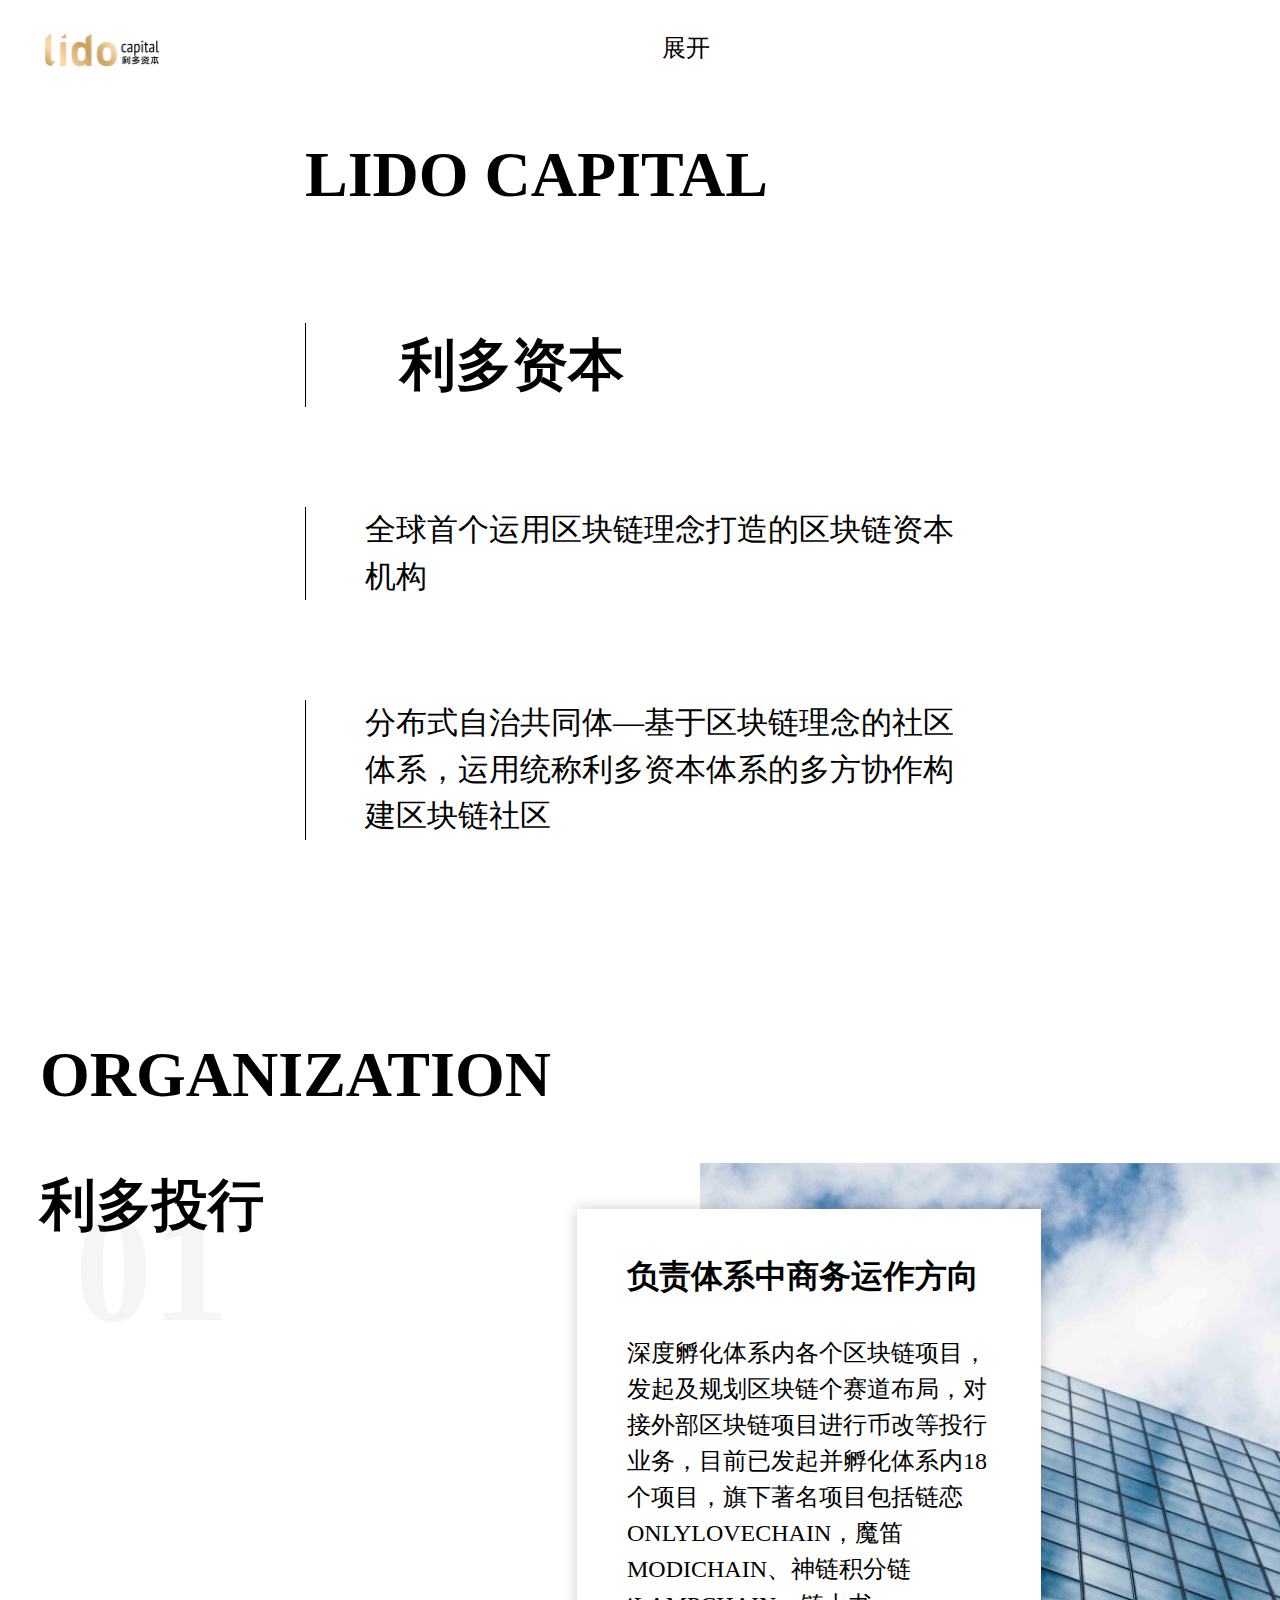
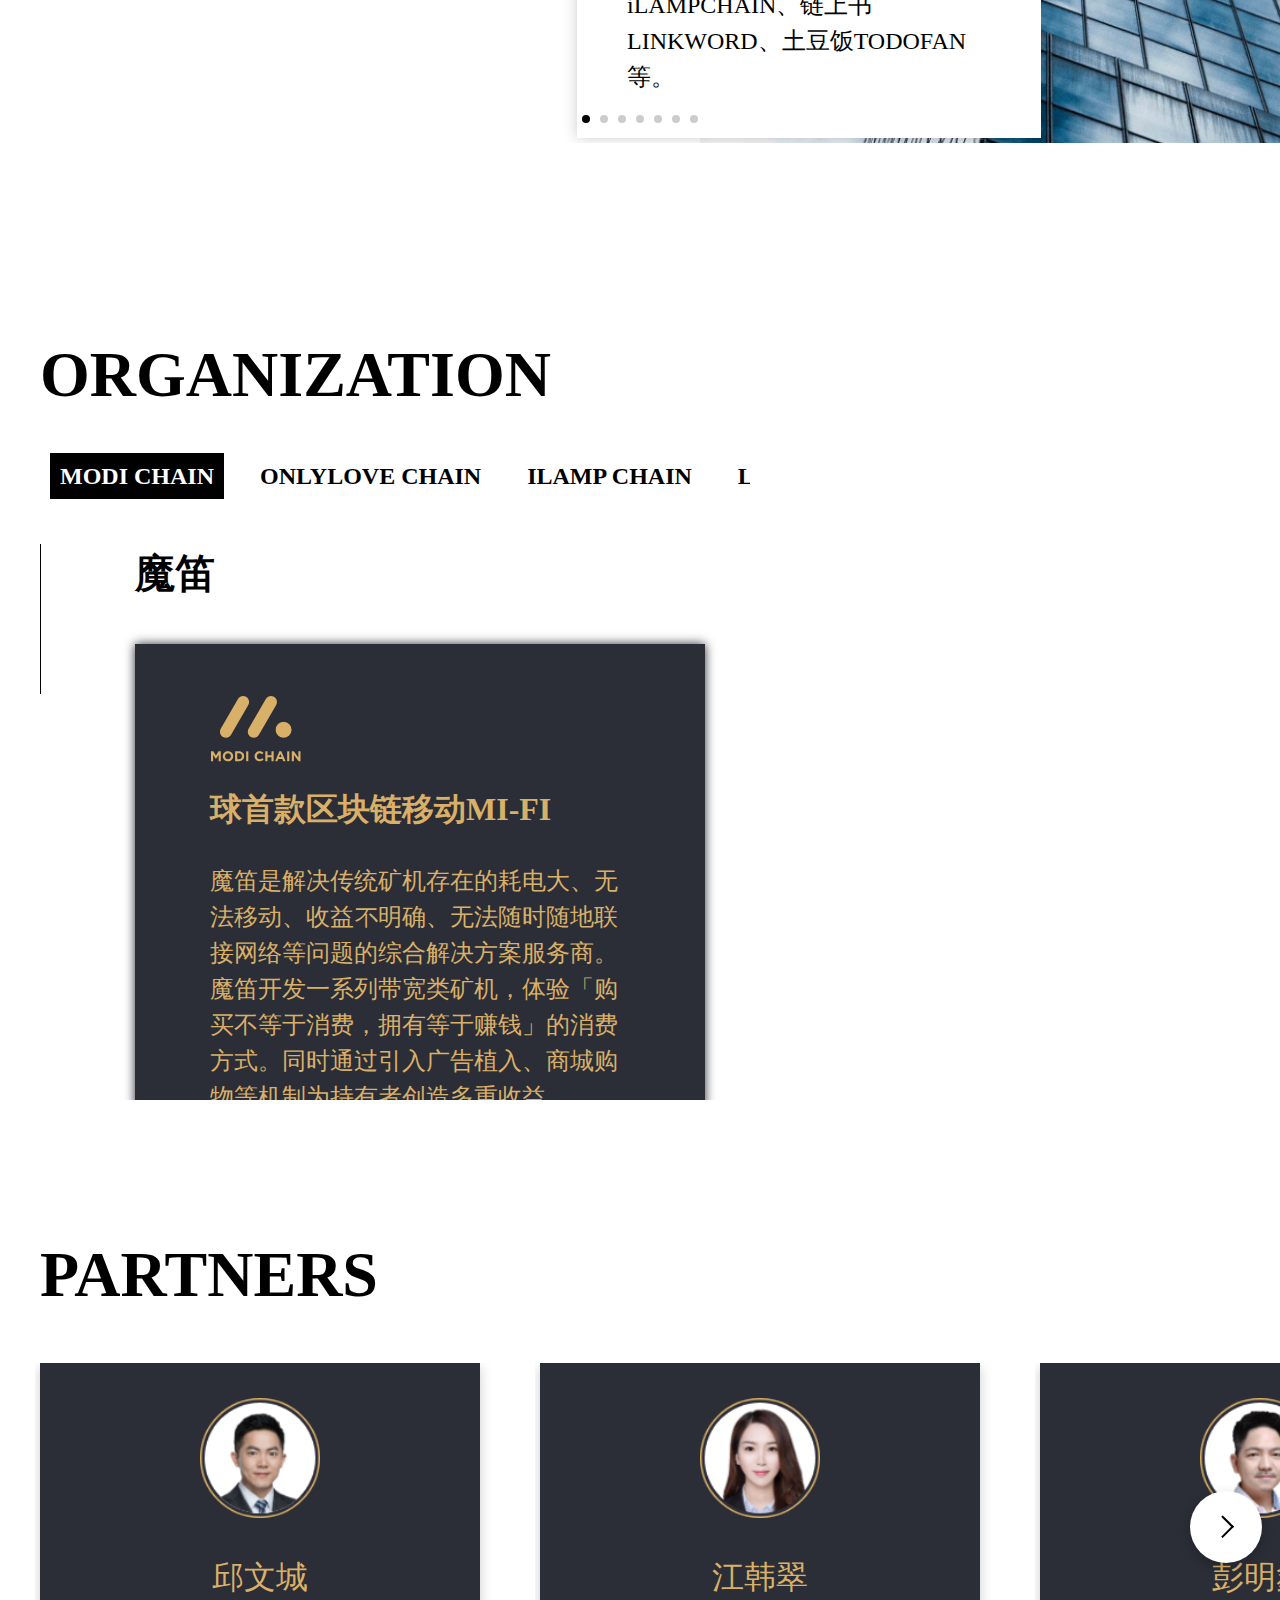
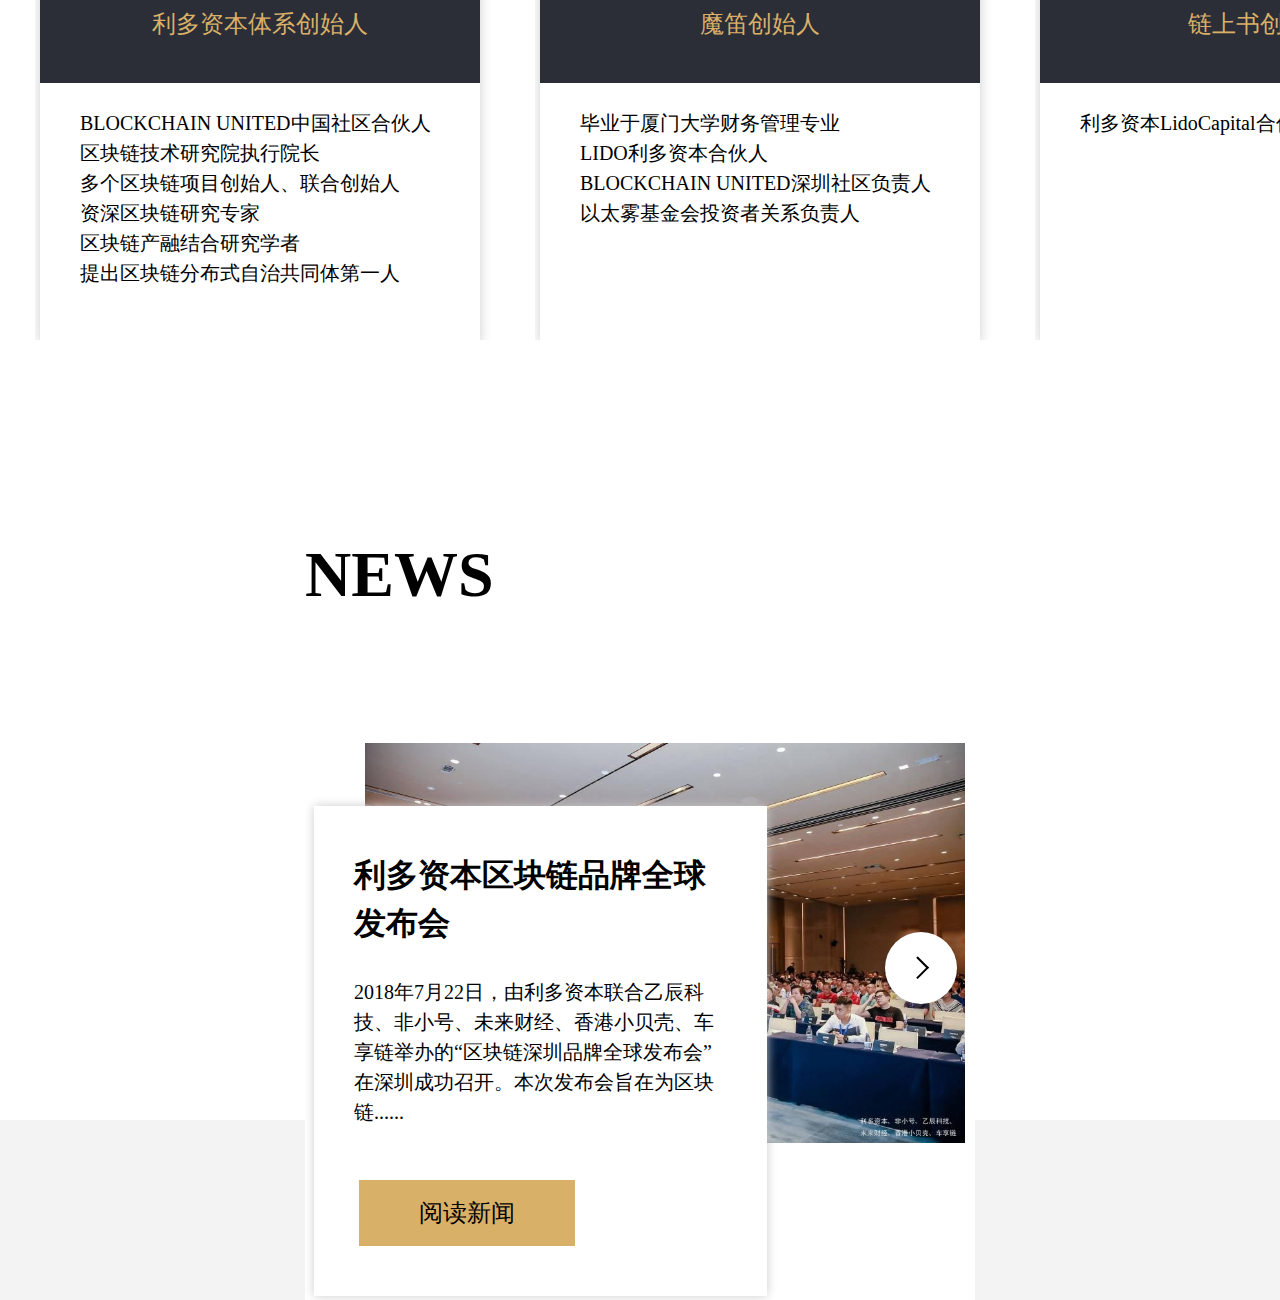
==== index.html @ 406a50d6 "first" ====
<!DOCTYPE html>
<html>

	<head>
		<meta charset="utf-8">
		<meta name="robots" content="all">
		<meta name="Copyright" content="">
		<meta name="author" content="Marke">
		<meta name="format-detection" content="telephone=no">
		<meta name="viewport" id="viewport" content="initial-scale=1, maximum-scale=1, minimum-scale=1, user-scalable=no">
		<meta name="apple-mobile-web-app-capable" content="yes">
		<meta name="apple-mobile-web-app-status-bar-style" content="black">
		<meta name="keywords" content="利多资本">
		<meta name="description" content="利多资本">
		<link rel="stylesheet" type="text/css" href="css/swiper3.4.2.css" />
		<title>利多资本</title>
		<!-- 创建-2018-08-12 -->
		<script>
			! function() {
				function a() {
					var dw = 750;
					var viewport = document.getElementById('viewport');
					viewport.setAttribute('content', 'width=' + dw + ', user-scalable=no')
				}
				var b = null;
				window.addEventListener('resize', function() {
					clearTimeout(b);
					b = setTimeout(a, 600)
				}, !1);
				a()
			}(window);

			function isPc() {
				var os = ['Android', 'iPhone', 'Windows Phone', 'iPod', 'BlackBerry', 'MeeGo', 'SymbianOS'];
				var info = navigator.userAgent;
				var len = os.length;
				for(var i = 0; i < len; i++) {
					if(info.indexOf(os[i]) > 0) {
						return false;
					}
				}
				return true;
			}

			//			if (isPc()) {
			//				location.href = '';//此处填写pc端绝对地址
			//			}
		</script>
		<link rel="stylesheet" href="css/comm.css" charset="utf-8">
	</head>

	<body>
		<div class="g-wrap">
			<div class="nav">
				<img src="ossweb-img/lido_logo.png" class="logo"/>
				<div class="btn-wrap">
					<a href="javascript:" class="nav-open">展开</a>
					<a href="javascript:" class="nav-close">X</a>
				</div>
			</div>
			<ul class="nav-list">
					<li class="on">
						<a href="javascript:">首页</a>
					</li>
					<li>
						<a href="javascript:">组织架构</a>
					</li>
					<li>
						<a href="javascript:">项目</a>
					</li>
					<li>
						<a href="javascript:">合伙人</a>
					</li>
					<li>
						<a href="javascript:">新闻</a>
					</li>
				</ul>
				

			<div class="g-swiper-container" id="Jswiper">
				<div class="swiper-wrapper">
					<div class="swiper-slide">
						<div class="page1 m-container">
							<p class="title">LIDO CAPITAL</p>
							<ul class="page1-list">
								<li>利多资本</li>
								<li>全球首个运用区块链理念打造的区块链资本机构</li>
								<li>分布式自治共同体—基于区块链理念的社区体系，运用统称利多资本体系的多方协作构建区块链社区</li>
							</ul>
							<a href="details.html" class="btn-about">关于利多资本</a>
						</div>
					</div>
					<div class="swiper-slide">
						<div class="page2 ">
							<p class="title">ORGANIZATION</p>
							<div class="organization-swiper swiper-container">
								<div class="swiper-wrapper">
									<div class="swiper-slide">
										<h3 class="name1">利多投行</h3>
										<div class="organization-info">
											<img src="ossweb-img/img_organization_investment.png" />
											<div class="text-info">
												<h4>负责体系中商务运作方向</h4>

												<p>深度孵化体系内各个区块链项目，发起及规划区块链个赛道布局，对接外部区块链项目进行币改等投行业务，目前已发起并孵化体系内18个项目，旗下著名项目包括链恋ONLYLOVECHAIN，魔笛MODICHAIN、神链积分链iLAMPCHAIN、链上书LINKWORD、土豆饭TODOFAN等。</p>
											</div>
										</div>
									</div>
									<div class="swiper-slide">
										<h3 class="name2">利多基金</h3>
										<div class="organization-info">
											<img src="ossweb-img/img_organization_fund.png" />
											<div class="text-info">
												<h4>负责体系中市值维护及投资方向</h4>
												<p>为体系内孵化项目进行宣导及TOKEN融资，对外部进行尽调及投资行为。同时服务于体系内外等优质项目的量化技术维护等。</p>
											</div>
										</div>
									</div>
									<div class="swiper-slide">
										<h3 class="name3">利多技术</h3>
										<div class="organization-info">
											<img src="ossweb-img/img_organization_tech.png" />
											<div class="text-info">
												<h4>负责体系中技术研发方向</h4>
												<p>为体系内多个项目进行技术支撑，深度进行公有链、跨链、侧链、联盟等技术研发，为区块链项目及币改项目提供合理、高效的BlockChain解决方案。</p>
											</div>
										</div>
									</div>
									<div class="swiper-slide">
										<h3 class="name4">利多运营</h3>
										<div class="organization-info">
											<img src="ossweb-img/img_organization_operation.png" />
											<div class="text-info">
												<h4>负责体系中项目推广、宣发及募资</h4>
												<p>为体系内多个项目进行技术支撑，深度进行公有链、跨链、侧链、联盟等技术研发，为区块链项目及币改项目提供合理、高效的BlockChain解决方案。</p>
											</div>
										</div>
									</div>
									<div class="swiper-slide">
										<h3 class="name5">利多交易</h3>
										<div class="organization-info">
											<img src="ossweb-img/img_organization_transaction.png" />
											<div class="text-info">
												<h4>负责体系相关的海外相关交易平台对接及建设</h4>
												<p>服务及对接海外交易平台，为体系内TOKEN流通提供建设、扩展、维护及运营，目前对接有澳洲三大交易平台、南非及新加坡、日本、韩国数个交易平台。</p>
											</div>
										</div>
									</div>
									<div class="swiper-slide">
										<h3 class="name6">利多传媒</h3>
										<div class="organization-info">
											<img src="ossweb-img/img_organization_medium.png" />
											<div class="text-info">
												<h4>负责体系内项目、活动等媒体相关宣发</h4>
												<p>为利多资本体系中数十个区块链项目发声，进行线上线下全渠道媒体、活动、宣传对接及发布。外联数十家主流媒体机构、数百家海内外区块链传媒机构进行联动。</p>
											</div>
										</div>
									</div>
									<div class="swiper-slide">
										<h3 class="name7">利多教育</h3>
										<div class="organization-info">
											<img src="ossweb-img/img_organization_education.png" />
											<div class="text-info">
												<h4>负责区块链相关培训教育</h4>
												<p>与BlockChain United区块链国际联合社区深度战略合作，为中国区输入海外技术教程及国际化投资理念。 具体事务：为四类群体进行完善的区块链课程设计、整理及制作，针对1、区块链爱好者；2、区块链从业者；3；区块链技术人才；4、拥抱区块链的传统企业家等群体进行多维度的线上、线下集中式现场及跨国教学等教学。
												</p>
											</div>
										</div>
									</div>
								</div>
								<div class="swiper-pagination"></div>
							</div>
						</div>
					</div>
					<div class="swiper-slide">
						<div class="page3">
							<p class="title">ORGANIZATION</p>
							<ul class="projects-list">
								<li>
									<a href="javascript:" class="on">MODI CHAIN</a>
								</li>
								<li>
									<a href="javascript:">ONLYLOVE CHAIN</a>
								</li>
								<li>
									<a href="javascript:">ILAMP CHAIN</a>
								</li>
								<li>
									<a href="javascript:">LINKWORD</a>
								</li>
								<li>
									<a href="javascript:">CHAIN CHOI</a>
								</li>
								<li>
									<a href="javascript:">IAPP STORE</a>
								</li>
								<li>
									<a href="javascript:">TECX</a>
								</li>
								<li>
									<a href="javascript:">TODOFAN</a>
								</li>
								<li>
									<a href="javascript:">CHAIN LEAGUE</a>
								</li>
							</ul>
							<div class="project-name">
								魔笛
							</div>
							<div class="project-info-wrap">
								<img src="ossweb-img/logo_modi.png" class="pro-img" />
								<p class="p-pro-title">球首款区块链移动MI-FI</p>
								<p class="p-pro-content">魔笛是解决传统矿机存在的耗电大、无法移动、收益不明确、无法随时随地联接网络等问题的综合解决方案服务商。魔笛开发一系列带宽类矿机，体验「购买不等于消费，拥有等于赚钱」的消费方式。同时通过引入广告植入、商城购物等机制为持有者创造多重收益。</p>
								<a href="javascript:" class="btn-move">了解更多</a>
							</div>
						</div>
					</div>
					<div class="swiper-slide">
						<div class="page4">
							<p class="title">PARTNERS</p>
							<a href="javascript:" class="arrow_right p-btn-r"></a>
							<div class="partners-swiper swiper-container">

								<div class="swiper-wrapper">
									<div class="swiper-slide">
										<div class="partners-info-wrap">
											<div class="piw-top">
												<img src="ossweb-img/member_qiu.png" />
												<p class="name">邱文城</p>
												<p>利多资本体系创始人</p>
											</div>
											<div class="piw-bottom">
												<p>BLOCKCHAIN UNITED中国社区合伙人 </p>
												<p>区块链技术研究院执行院长 </p>
												<p>多个区块链项目创始人、联合创始人</p>
												<p>资深区块链研究专家 </p>
												<p>区块链产融结合研究学者 </p>
												<p>提出区块链分布式自治共同体第一人</p>
											</div>
										</div>
									</div>
									<div class="swiper-slide">
										<div class="partners-info-wrap">
											<div class="piw-top">
												<img src="ossweb-img/member_jiang.png" />
												<p class="name">江韩翠</p>
												<p>魔笛创始人</p>
											</div>
											<div class="piw-bottom">
												<p>毕业于厦门大学财务管理专业 </p>
												<p>LIDO利多资本合伙人 </p>
												<p>BLOCKCHAIN UNITED深圳社区负责人 </p>
												<p>以太雾基金会投资者关系负责人 </p>
											</div>
										</div>
									</div>
									<div class="swiper-slide">
										<div class="partners-info-wrap">
											<div class="piw-top">
												<img src="ossweb-img/member_peng.png" />
												<p class="name">彭明鑫</p>
												<p>链上书创始人</p>
											</div>
											<div class="piw-bottom">
												<p>利多资本LidoCapital合伙人 </p>

											</div>
										</div>
									</div>
									<div class="swiper-slide">
										<div class="partners-info-wrap">
											<div class="piw-top">
												<img src="ossweb-img/member_qiu.png" />
												<p class="name">韩潇雪</p>
												<p>链恋OLC创始人</p>
											</div>
											<div class="piw-bottom">
												<p>利多资本LidoCapital合伙人 </p>
												<p>兰堂千度文化创始人 </p>
												<p>中国青年大提琴演奏家</p>
												<p>千度交响乐团团长 </p>
											</div>
										</div>
									</div>
									<div class="swiper-slide">
										<div class="partners-info-wrap">
											<div class="piw-top">
												<img src="ossweb-img/member_zeng.png" />
												<p class="name">曾伟斌</p>
												<p>神链创始人</p>
											</div>
											<div class="piw-bottom">
												<p>区块链资深工程师 </p>
												<p>曾在大型国企担任高级工程师 </p>
												<p>从事多年移动互联网应用及区块链开发</p>
												<p>我的神灯联合创始人兼CTO </p>
												<p>(我的神灯 、漂流局、链报等) </p>
												<p>利多资本LidoCapital高级技术合伙人</p>
											</div>
										</div>
									</div>
								</div>
							</div>

						</div>
					</div>
					<div class="swiper-slide">
						<div class="page5 m-container">
							<p class="title">NEWS</p>
							<a href="javascript:" class="arrow_right n-btn-r"></a>
							<div class="news-swiper swiper-container">


								<div class="swiper-wrapper">
									<div class="swiper-slide">
										<img src="ossweb-img/img_1.png" />
										<div class="news-info">
											<h3>利多资本区块链品牌全球发布会</h3>
											<p>2018年7月22日，由利多资本联合乙辰科技、非小号、未来财经、香港小贝壳、车享链举办的“区块链深圳品牌全球发布会”在深圳成功召开。本次发布会旨在为区块链......</p>
											<a href="news_details.html" class="btn-read">阅读新闻</a>
										</div>
									</div>
									<div class="swiper-slide ">
										<img src="ossweb-img/img_2.png" />
										<div class="news-info">
											<h3>利多资本区块链品牌全球发布会</h3>
											<p>2018年7月22日，由利多资本联合乙辰科技、非小号、未来财经、香港小贝壳、车享链举办的“区块链深圳品牌全球发布会”在深圳成功召开。本次发布会旨在为区块链......</p>
											<a href="news_details.html" class="btn-read">阅读新闻</a>
										</div>
									</div>
								</div>
							</div>
						</div>
						<div class="footer">
							<p>如需合作，请联系我们: lidocapitalsg@gmail.com</p>
							<p>Copyright © Lido Capital. All Rights Reserved.</p>
						</div>
					</div>
				</div>
			</div>
		</div>
		<script src="js/zepto.js"></script>
		<script src="js/swiper3.4.2.js"></script>
		<script src="js/comm.js"></script>
	</body>
</html>
---- css/swiper3.4.2.css ----
/**
 * Swiper 3.4.2
 * Most modern mobile touch slider and framework with hardware accelerated transitions
 * 
 * http://www.idangero.us/swiper/
 * 
 * Copyright 2017, Vladimir Kharlampidi
 * The iDangero.us
 * http://www.idangero.us/
 * 
 * Licensed under MIT
 * 
 * Released on: March 10, 2017
 */
.swiper-container{margin-left:auto;margin-right:auto;position:relative;overflow:hidden;z-index:1}.swiper-container-no-flexbox .swiper-slide{float:left}.swiper-container-vertical>.swiper-wrapper{-webkit-box-orient:vertical;-moz-box-orient:vertical;-ms-flex-direction:column;-webkit-flex-direction:column;flex-direction:column}.swiper-wrapper{position:relative;width:100%;height:100%;z-index:1;display:-webkit-box;display:-moz-box;display:-ms-flexbox;display:-webkit-flex;display:flex;-webkit-transition-property:-webkit-transform;-moz-transition-property:-moz-transform;-o-transition-property:-o-transform;-ms-transition-property:-ms-transform;transition-property:transform;-webkit-box-sizing:content-box;-moz-box-sizing:content-box;box-sizing:content-box}.swiper-container-android .swiper-slide,.swiper-wrapper{-webkit-transform:translate3d(0,0,0);-moz-transform:translate3d(0,0,0);-o-transform:translate(0,0);-ms-transform:translate3d(0,0,0);transform:translate3d(0,0,0)}.swiper-container-multirow>.swiper-wrapper{-webkit-box-lines:multiple;-moz-box-lines:multiple;-ms-flex-wrap:wrap;-webkit-flex-wrap:wrap;flex-wrap:wrap}.swiper-container-free-mode>.swiper-wrapper{-webkit-transition-timing-function:ease-out;-moz-transition-timing-function:ease-out;-ms-transition-timing-function:ease-out;-o-transition-timing-function:ease-out;transition-timing-function:ease-out;margin:0 auto}.swiper-slide{-webkit-flex-shrink:0;-ms-flex:0 0 auto;flex-shrink:0;width:100%;height:100%;position:relative}.swiper-container-autoheight,.swiper-container-autoheight .swiper-slide{height:auto}.swiper-container-autoheight .swiper-wrapper{-webkit-box-align:start;-ms-flex-align:start;-webkit-align-items:flex-start;align-items:flex-start;-webkit-transition-property:-webkit-transform,height;-moz-transition-property:-moz-transform;-o-transition-property:-o-transform;-ms-transition-property:-ms-transform;transition-property:transform,height}.swiper-container .swiper-notification{position:absolute;left:0;top:0;pointer-events:none;opacity:0;z-index:-1000}.swiper-wp8-horizontal{-ms-touch-action:pan-y;touch-action:pan-y}.swiper-wp8-vertical{-ms-touch-action:pan-x;touch-action:pan-x}.swiper-button-next,.swiper-button-prev{position:absolute;top:50%;width:27px;height:44px;margin-top:-22px;z-index:10;cursor:pointer;-moz-background-size:27px 44px;-webkit-background-size:27px 44px;background-size:27px 44px;background-position:center;background-repeat:no-repeat}.swiper-button-next.swiper-button-disabled,.swiper-button-prev.swiper-button-disabled{opacity:.35;cursor:auto;pointer-events:none}.swiper-button-prev,.swiper-container-rtl .swiper-button-next{background-image:url("data:image/svg+xml;charset=utf-8,%3Csvg%20xmlns%3D'http%3A%2F%2Fwww.w3.org%2F2000%2Fsvg'%20viewBox%3D'0%200%2027%2044'%3E%3Cpath%20d%3D'M0%2C22L22%2C0l2.1%2C2.1L4.2%2C22l19.9%2C19.9L22%2C44L0%2C22L0%2C22L0%2C22z'%20fill%3D'%23007aff'%2F%3E%3C%2Fsvg%3E");left:10px;right:auto}.swiper-button-prev.swiper-button-black,.swiper-container-rtl .swiper-button-next.swiper-button-black{background-image:url("data:image/svg+xml;charset=utf-8,%3Csvg%20xmlns%3D'http%3A%2F%2Fwww.w3.org%2F2000%2Fsvg'%20viewBox%3D'0%200%2027%2044'%3E%3Cpath%20d%3D'M0%2C22L22%2C0l2.1%2C2.1L4.2%2C22l19.9%2C19.9L22%2C44L0%2C22L0%2C22L0%2C22z'%20fill%3D'%23000000'%2F%3E%3C%2Fsvg%3E")}.swiper-button-prev.swiper-button-white,.swiper-container-rtl .swiper-button-next.swiper-button-white{background-image:url("data:image/svg+xml;charset=utf-8,%3Csvg%20xmlns%3D'http%3A%2F%2Fwww.w3.org%2F2000%2Fsvg'%20viewBox%3D'0%200%2027%2044'%3E%3Cpath%20d%3D'M0%2C22L22%2C0l2.1%2C2.1L4.2%2C22l19.9%2C19.9L22%2C44L0%2C22L0%2C22L0%2C22z'%20fill%3D'%23ffffff'%2F%3E%3C%2Fsvg%3E")}.swiper-button-next,.swiper-container-rtl .swiper-button-prev{background-image:url("data:image/svg+xml;charset=utf-8,%3Csvg%20xmlns%3D'http%3A%2F%2Fwww.w3.org%2F2000%2Fsvg'%20viewBox%3D'0%200%2027%2044'%3E%3Cpath%20d%3D'M27%2C22L27%2C22L5%2C44l-2.1-2.1L22.8%2C22L2.9%2C2.1L5%2C0L27%2C22L27%2C22z'%20fill%3D'%23007aff'%2F%3E%3C%2Fsvg%3E");right:10px;left:auto}.swiper-button-next.swiper-button-black,.swiper-container-rtl .swiper-button-prev.swiper-button-black{background-image:url("data:image/svg+xml;charset=utf-8,%3Csvg%20xmlns%3D'http%3A%2F%2Fwww.w3.org%2F2000%2Fsvg'%20viewBox%3D'0%200%2027%2044'%3E%3Cpath%20d%3D'M27%2C22L27%2C22L5%2C44l-2.1-2.1L22.8%2C22L2.9%2C2.1L5%2C0L27%2C22L27%2C22z'%20fill%3D'%23000000'%2F%3E%3C%2Fsvg%3E")}.swiper-button-next.swiper-button-white,.swiper-container-rtl .swiper-button-prev.swiper-button-white{background-image:url("data:image/svg+xml;charset=utf-8,%3Csvg%20xmlns%3D'http%3A%2F%2Fwww.w3.org%2F2000%2Fsvg'%20viewBox%3D'0%200%2027%2044'%3E%3Cpath%20d%3D'M27%2C22L27%2C22L5%2C44l-2.1-2.1L22.8%2C22L2.9%2C2.1L5%2C0L27%2C22L27%2C22z'%20fill%3D'%23ffffff'%2F%3E%3C%2Fsvg%3E")}.swiper-pagination{position:absolute;text-align:center;-webkit-transition:.3s;-moz-transition:.3s;-o-transition:.3s;transition:.3s;-webkit-transform:translate3d(0,0,0);-ms-transform:translate3d(0,0,0);-o-transform:translate3d(0,0,0);transform:translate3d(0,0,0);z-index:10}.swiper-pagination.swiper-pagination-hidden{opacity:0}.swiper-container-horizontal>.swiper-pagination-bullets,.swiper-pagination-custom,.swiper-pagination-fraction{bottom:10px;left:0;width:100%}.swiper-pagination-bullet{width:8px;height:8px;display:inline-block;border-radius:100%;background:#000;opacity:.2}button.swiper-pagination-bullet{border:none;margin:0;padding:0;box-shadow:none;-moz-appearance:none;-ms-appearance:none;-webkit-appearance:none;appearance:none}.swiper-pagination-clickable .swiper-pagination-bullet{cursor:pointer}.swiper-pagination-white .swiper-pagination-bullet{background:#fff}.swiper-pagination-bullet-active{opacity:1;background:#007aff}.swiper-pagination-white .swiper-pagination-bullet-active{background:#fff}.swiper-pagination-black .swiper-pagination-bullet-active{background:#000}.swiper-container-vertical>.swiper-pagination-bullets{right:10px;top:50%;-webkit-transform:translate3d(0,-50%,0);-moz-transform:translate3d(0,-50%,0);-o-transform:translate(0,-50%);-ms-transform:translate3d(0,-50%,0);transform:translate3d(0,-50%,0)}.swiper-container-vertical>.swiper-pagination-bullets .swiper-pagination-bullet{margin:5px 0;display:block}.swiper-container-horizontal>.swiper-pagination-bullets .swiper-pagination-bullet{margin:0 5px}.swiper-pagination-progress{background:rgba(0,0,0,.25);position:absolute}.swiper-pagination-progress .swiper-pagination-progressbar{background:#007aff;position:absolute;left:0;top:0;width:100%;height:100%;-webkit-transform:scale(0);-ms-transform:scale(0);-o-transform:scale(0);transform:scale(0);-webkit-transform-origin:left top;-moz-transform-origin:left top;-ms-transform-origin:left top;-o-transform-origin:left top;transform-origin:left top}.swiper-container-rtl .swiper-pagination-progress .swiper-pagination-progressbar{-webkit-transform-origin:right top;-moz-transform-origin:right top;-ms-transform-origin:right top;-o-transform-origin:right top;transform-origin:right top}.swiper-container-horizontal>.swiper-pagination-progress{width:100%;height:4px;left:0;top:0}.swiper-container-vertical>.swiper-pagination-progress{width:4px;height:100%;left:0;top:0}.swiper-pagination-progress.swiper-pagination-white{background:rgba(255,255,255,.5)}.swiper-pagination-progress.swiper-pagination-white .swiper-pagination-progressbar{background:#fff}.swiper-pagination-progress.swiper-pagination-black .swiper-pagination-progressbar{background:#000}.swiper-container-3d{-webkit-perspective:1200px;-moz-perspective:1200px;-o-perspective:1200px;perspective:1200px}.swiper-container-3d .swiper-cube-shadow,.swiper-container-3d .swiper-slide,.swiper-container-3d .swiper-slide-shadow-bottom,.swiper-container-3d .swiper-slide-shadow-left,.swiper-container-3d .swiper-slide-shadow-right,.swiper-container-3d .swiper-slide-shadow-top,.swiper-container-3d .swiper-wrapper{-webkit-transform-style:preserve-3d;-moz-transform-style:preserve-3d;-ms-transform-style:preserve-3d;transform-style:preserve-3d}.swiper-container-3d .swiper-slide-shadow-bottom,.swiper-container-3d .swiper-slide-shadow-left,.swiper-container-3d .swiper-slide-shadow-right,.swiper-container-3d .swiper-slide-shadow-top{position:absolute;left:0;top:0;width:100%;height:100%;pointer-events:none;z-index:10}.swiper-container-3d .swiper-slide-shadow-left{background-image:-webkit-gradient(linear,left top,right top,from(rgba(0,0,0,.5)),to(rgba(0,0,0,0)));background-image:-webkit-linear-gradient(right,rgba(0,0,0,.5),rgba(0,0,0,0));background-image:-moz-linear-gradient(right,rgba(0,0,0,.5),rgba(0,0,0,0));background-image:-o-linear-gradient(right,rgba(0,0,0,.5),rgba(0,0,0,0));background-image:linear-gradient(to left,rgba(0,0,0,.5),rgba(0,0,0,0))}.swiper-container-3d .swiper-slide-shadow-right{background-image:-webkit-gradient(linear,right top,left top,from(rgba(0,0,0,.5)),to(rgba(0,0,0,0)));background-image:-webkit-linear-gradient(left,rgba(0,0,0,.5),rgba(0,0,0,0));background-image:-moz-linear-gradient(left,rgba(0,0,0,.5),rgba(0,0,0,0));background-image:-o-linear-gradient(left,rgba(0,0,0,.5),rgba(0,0,0,0));background-image:linear-gradient(to right,rgba(0,0,0,.5),rgba(0,0,0,0))}.swiper-container-3d .swiper-slide-shadow-top{background-image:-webkit-gradient(linear,left top,left bottom,from(rgba(0,0,0,.5)),to(rgba(0,0,0,0)));background-image:-webkit-linear-gradient(bottom,rgba(0,0,0,.5),rgba(0,0,0,0));background-image:-moz-linear-gradient(bottom,rgba(0,0,0,.5),rgba(0,0,0,0));background-image:-o-linear-gradient(bottom,rgba(0,0,0,.5),rgba(0,0,0,0));background-image:linear-gradient(to top,rgba(0,0,0,.5),rgba(0,0,0,0))}.swiper-container-3d .swiper-slide-shadow-bottom{background-image:-webkit-gradient(linear,left bottom,left top,from(rgba(0,0,0,.5)),to(rgba(0,0,0,0)));background-image:-webkit-linear-gradient(top,rgba(0,0,0,.5),rgba(0,0,0,0));background-image:-moz-linear-gradient(top,rgba(0,0,0,.5),rgba(0,0,0,0));background-image:-o-linear-gradient(top,rgba(0,0,0,.5),rgba(0,0,0,0));background-image:linear-gradient(to bottom,rgba(0,0,0,.5),rgba(0,0,0,0))}.swiper-container-coverflow .swiper-wrapper,.swiper-container-flip .swiper-wrapper{-ms-perspective:1200px}.swiper-container-cube,.swiper-container-flip{overflow:visible}.swiper-container-cube .swiper-slide,.swiper-container-flip .swiper-slide{pointer-events:none;-webkit-backface-visibility:hidden;-moz-backface-visibility:hidden;-ms-backface-visibility:hidden;backface-visibility:hidden;z-index:1}.swiper-container-cube .swiper-slide .swiper-slide,.swiper-container-flip .swiper-slide .swiper-slide{pointer-events:none}.swiper-container-cube .swiper-slide-active,.swiper-container-cube .swiper-slide-active .swiper-slide-active,.swiper-container-flip .swiper-slide-active,.swiper-container-flip .swiper-slide-active .swiper-slide-active{pointer-events:auto}.swiper-container-cube .swiper-slide-shadow-bottom,.swiper-container-cube .swiper-slide-shadow-left,.swiper-container-cube .swiper-slide-shadow-right,.swiper-container-cube .swiper-slide-shadow-top,.swiper-container-flip .swiper-slide-shadow-bottom,.swiper-container-flip .swiper-slide-shadow-left,.swiper-container-flip .swiper-slide-shadow-right,.swiper-container-flip .swiper-slide-shadow-top{z-index:0;-webkit-backface-visibility:hidden;-moz-backface-visibility:hidden;-ms-backface-visibility:hidden;backface-visibility:hidden}.swiper-container-cube .swiper-slide{visibility:hidden;-webkit-transform-origin:0 0;-moz-transform-origin:0 0;-ms-transform-origin:0 0;transform-origin:0 0;width:100%;height:100%}.swiper-container-cube.swiper-container-rtl .swiper-slide{-webkit-transform-origin:100% 0;-moz-transform-origin:100% 0;-ms-transform-origin:100% 0;transform-origin:100% 0}.swiper-container-cube .swiper-slide-active,.swiper-container-cube .swiper-slide-next,.swiper-container-cube .swiper-slide-next+.swiper-slide,.swiper-container-cube .swiper-slide-prev{pointer-events:auto;visibility:visible}.swiper-container-cube .swiper-cube-shadow{position:absolute;left:0;bottom:0;width:100%;height:100%;background:#000;opacity:.6;-webkit-filter:blur(50px);filter:blur(50px);z-index:0}.swiper-container-fade.swiper-container-free-mode .swiper-slide{-webkit-transition-timing-function:ease-out;-moz-transition-timing-function:ease-out;-ms-transition-timing-function:ease-out;-o-transition-timing-function:ease-out;transition-timing-function:ease-out}.swiper-container-fade .swiper-slide{pointer-events:none;-webkit-transition-property:opacity;-moz-transition-property:opacity;-o-transition-property:opacity;transition-property:opacity}.swiper-container-fade .swiper-slide .swiper-slide{pointer-events:none}.swiper-container-fade .swiper-slide-active,.swiper-container-fade .swiper-slide-active .swiper-slide-active{pointer-events:auto}.swiper-zoom-container{width:100%;height:100%;display:-webkit-box;display:-moz-box;display:-ms-flexbox;display:-webkit-flex;display:flex;-webkit-box-pack:center;-moz-box-pack:center;-ms-flex-pack:center;-webkit-justify-content:center;justify-content:center;-webkit-box-align:center;-moz-box-align:center;-ms-flex-align:center;-webkit-align-items:center;align-items:center;text-align:center}.swiper-zoom-container>canvas,.swiper-zoom-container>img,.swiper-zoom-container>svg{max-width:100%;max-height:100%;object-fit:contain}.swiper-scrollbar{border-radius:10px;position:relative;-ms-touch-action:none;background:rgba(0,0,0,.1)}.swiper-container-horizontal>.swiper-scrollbar{position:absolute;left:1%;bottom:3px;z-index:50;height:5px;width:98%}.swiper-container-vertical>.swiper-scrollbar{position:absolute;right:3px;top:1%;z-index:50;width:5px;height:98%}.swiper-scrollbar-drag{height:100%;width:100%;position:relative;background:rgba(0,0,0,.5);border-radius:10px;left:0;top:0}.swiper-scrollbar-cursor-drag{cursor:move}.swiper-lazy-preloader{width:42px;height:42px;position:absolute;left:50%;top:50%;margin-left:-21px;margin-top:-21px;z-index:10;-webkit-transform-origin:50%;-moz-transform-origin:50%;transform-origin:50%;-webkit-animation:swiper-preloader-spin 1s steps(12,end) infinite;-moz-animation:swiper-preloader-spin 1s steps(12,end) infinite;animation:swiper-preloader-spin 1s steps(12,end) infinite}.swiper-lazy-preloader:after{display:block;content:"";width:100%;height:100%;background-image:url("data:image/svg+xml;charset=utf-8,%3Csvg%20viewBox%3D'0%200%20120%20120'%20xmlns%3D'http%3A%2F%2Fwww.w3.org%2F2000%2Fsvg'%20xmlns%3Axlink%3D'http%3A%2F%2Fwww.w3.org%2F1999%2Fxlink'%3E%3Cdefs%3E%3Cline%20id%3D'l'%20x1%3D'60'%20x2%3D'60'%20y1%3D'7'%20y2%3D'27'%20stroke%3D'%236c6c6c'%20stroke-width%3D'11'%20stroke-linecap%3D'round'%2F%3E%3C%2Fdefs%3E%3Cg%3E%3Cuse%20xlink%3Ahref%3D'%23l'%20opacity%3D'.27'%2F%3E%3Cuse%20xlink%3Ahref%3D'%23l'%20opacity%3D'.27'%20transform%3D'rotate(30%2060%2C60)'%2F%3E%3Cuse%20xlink%3Ahref%3D'%23l'%20opacity%3D'.27'%20transform%3D'rotate(60%2060%2C60)'%2F%3E%3Cuse%20xlink%3Ahref%3D'%23l'%20opacity%3D'.27'%20transform%3D'rotate(90%2060%2C60)'%2F%3E%3Cuse%20xlink%3Ahref%3D'%23l'%20opacity%3D'.27'%20transform%3D'rotate(120%2060%2C60)'%2F%3E%3Cuse%20xlink%3Ahref%3D'%23l'%20opacity%3D'.27'%20transform%3D'rotate(150%2060%2C60)'%2F%3E%3Cuse%20xlink%3Ahref%3D'%23l'%20opacity%3D'.37'%20transform%3D'rotate(180%2060%2C60)'%2F%3E%3Cuse%20xlink%3Ahref%3D'%23l'%20opacity%3D'.46'%20transform%3D'rotate(210%2060%2C60)'%2F%3E%3Cuse%20xlink%3Ahref%3D'%23l'%20opacity%3D'.56'%20transform%3D'rotate(240%2060%2C60)'%2F%3E%3Cuse%20xlink%3Ahref%3D'%23l'%20opacity%3D'.66'%20transform%3D'rotate(270%2060%2C60)'%2F%3E%3Cuse%20xlink%3Ahref%3D'%23l'%20opacity%3D'.75'%20transform%3D'rotate(300%2060%2C60)'%2F%3E%3Cuse%20xlink%3Ahref%3D'%23l'%20opacity%3D'.85'%20transform%3D'rotate(330%2060%2C60)'%2F%3E%3C%2Fg%3E%3C%2Fsvg%3E");background-position:50%;-webkit-background-size:100%;background-size:100%;background-repeat:no-repeat}.swiper-lazy-preloader-white:after{background-image:url("data:image/svg+xml;charset=utf-8,%3Csvg%20viewBox%3D'0%200%20120%20120'%20xmlns%3D'http%3A%2F%2Fwww.w3.org%2F2000%2Fsvg'%20xmlns%3Axlink%3D'http%3A%2F%2Fwww.w3.org%2F1999%2Fxlink'%3E%3Cdefs%3E%3Cline%20id%3D'l'%20x1%3D'60'%20x2%3D'60'%20y1%3D'7'%20y2%3D'27'%20stroke%3D'%23fff'%20stroke-width%3D'11'%20stroke-linecap%3D'round'%2F%3E%3C%2Fdefs%3E%3Cg%3E%3Cuse%20xlink%3Ahref%3D'%23l'%20opacity%3D'.27'%2F%3E%3Cuse%20xlink%3Ahref%3D'%23l'%20opacity%3D'.27'%20transform%3D'rotate(30%2060%2C60)'%2F%3E%3Cuse%20xlink%3Ahref%3D'%23l'%20opacity%3D'.27'%20transform%3D'rotate(60%2060%2C60)'%2F%3E%3Cuse%20xlink%3Ahref%3D'%23l'%20opacity%3D'.27'%20transform%3D'rotate(90%2060%2C60)'%2F%3E%3Cuse%20xlink%3Ahref%3D'%23l'%20opacity%3D'.27'%20transform%3D'rotate(120%2060%2C60)'%2F%3E%3Cuse%20xlink%3Ahref%3D'%23l'%20opacity%3D'.27'%20transform%3D'rotate(150%2060%2C60)'%2F%3E%3Cuse%20xlink%3Ahref%3D'%23l'%20opacity%3D'.37'%20transform%3D'rotate(180%2060%2C60)'%2F%3E%3Cuse%20xlink%3Ahref%3D'%23l'%20opacity%3D'.46'%20transform%3D'rotate(210%2060%2C60)'%2F%3E%3Cuse%20xlink%3Ahref%3D'%23l'%20opacity%3D'.56'%20transform%3D'rotate(240%2060%2C60)'%2F%3E%3Cuse%20xlink%3Ahref%3D'%23l'%20opacity%3D'.66'%20transform%3D'rotate(270%2060%2C60)'%2F%3E%3Cuse%20xlink%3Ahref%3D'%23l'%20opacity%3D'.75'%20transform%3D'rotate(300%2060%2C60)'%2F%3E%3Cuse%20xlink%3Ahref%3D'%23l'%20opacity%3D'.85'%20transform%3D'rotate(330%2060%2C60)'%2F%3E%3C%2Fg%3E%3C%2Fsvg%3E")}@-webkit-keyframes swiper-preloader-spin{100%{-webkit-transform:rotate(360deg)}}@keyframes swiper-preloader-spin{100%{transform:rotate(360deg)}}
---- css/comm.css ----
.arrow_left,.arrow_right,.sprite-img{background-image:url(../ossweb-img/sprite-img.png);background-size:221px 108px;background-repeat:no-repeat}
.arrow_left{background-position:0 0;width:108px;height:108px}
.arrow_right{background-position:-113px 0;width:108px;height:108px}
body,dd,dl,form,h1,h2,h3,h4,h5,h6,ol,p,ul{margin:0}
body,button,input,select,textarea{font-size:24px;line-height:1.5}
h1,h2,h3,h4,h5,h6{font-size:100%}
b,em{font-style:normal}
a{text-decoration:none}
a:hover{text-decoration:none}
img{vertical-align:middle;border:0;padding:0;margin:0}
button,input,select,textarea{font-size:100%;outline:0}
table{border-collapse:collapse;border-spacing:0}
ol,td,th,ul{padding:0}
dl,ol,ul{list-style:none}
.clearfix:after{visibility:hidden;display:block;font-size:0;content:" ";clear:both;height:0}
.clearfix{*zoom:1}
.g-wrap,body,html{width:100%;height:100%}
.n-scroll{height:100%;overflow:hidden}
.g-wrap{-webkit-text-size-adjust:none;font-size:24px}
.g-wrap a{-webkit-tap-highlight-color:transparent;display:inline-block}
.g-wrap a:active{-webkit-filter:brightness(1.2);filter:brightness(1.2)}
.swiper-container{width:100%;height:100%}
#Jswiper{position:relative;width:100%;height:100%}
#Jswiper .swiper-slide{position:relative;background:#fff;color:#000;text-align:center;overflow:auto;-webkit-overflow-scrolling:touch}
.swiper-pagination-bullet-active{background:#000}
.m-container{width:670px;margin:0 auto}
.title{text-align:left;font-size:64px;margin-top:127px;font-weight:700;margin-bottom:100px}
.nav{position:fixed;height:96px;top:0;left:0;width:750px;line-height:96px;overflow:hidden;background:#fff;z-index:999}
.nav img{margin-left:40px}
.nav .btn-wrap{height:96px;color:#000;float:right;margin-right:40px}
.nav .btn-wrap a{line-height:96px;color:#000}
.nav .nav-close{display:none}
.nav-list{display:none;position:fixed;height:100%;top:96px;left:0;z-index:999;width:100%;background:#fff}
.nav-list li{margin:45px 25px}
.nav-list li.on,.nav-list li:hover{border-bottom:2px solid #d9b068}
.nav-list li.on a,.nav-list li:hover a{color:#d9b068}
.nav-list a{font-size:32px;display:inline-block;padding:0 16px;color:#000;line-height:56px}
.page1{text-align:center}
.page1-list li{text-align:left;position:relative;margin-bottom:100px;font-size:31px;padding-left:60px}
.page1-list li:first-child{font-weight:700;font-size:56px;padding-left:95px}
.page1-list li:before{position:absolute;content:"";width:1px;height:100%;background:#000;left:0;top:0}
.btn-about{padding:20px 45px;background:#d9b068;color:#000}
.page2 .title,.page3 .title,.page4 .title,.pgae5 .title{margin-bottom:40px;padding:0 40px}
.organization-swiper{text-align:left}
.organization-swiper h3{z-index:1;text-align:left;position:relative;text-align:left;padding:0 40px;margin-bottom:90px;float:left;font-size:56px}
.organization-swiper h3:after{content:'';font-size:154px;color:#f5f5f5;width:222px;height:120px;text-align:center;list-style:initial;position:absolute;bottom:-26px;left:50%;transform:translateX(-50%);z-index:-1}
.organization-swiper h3.name1:after{content:'01'}
.organization-swiper h3.name2:after{content:'02'}
.organization-swiper h3.name3:after{content:'03'}
.organization-swiper h3.name4:after{content:'04'}
.organization-swiper h3.name5:after{content:'05'}
.organization-swiper h3.name6:after{content:'06'}
.organization-swiper h3.name7:after{content:'07'}
.organization-info{position:relative;width:580px;height:580px;float:right;text-align:left}
.organization-info img{position:relative;width:580px;height:580px}
.organization-info .text-info{width:364px;position:absolute;background:#fff;padding:43px 50px;box-shadow:0 0 14px rgba(0,0,0,.2);top:46px;left:-123px}
.organization-info .text-info:after{position:absolute;content:"";width:1px;top:-150px;right:-360px;background:#000}
.organization-info .text-info h4{margin-bottom:35px;font-size:32px}
.page3 .title{margin-bottom:30px}
.projects-list{position:relative;overflow:hidden;white-space:nowrap;width:710px;overflow:auto;-webkit-overflow-scrolling:touch;margin-left:40px;text-align:left}
.projects-list:after{position:absolute;right:0;top:0;content:"";width:1px;background:#000}
.projects-list a{color:#000;font-weight:700;padding:5px 10px}
.projects-list a.on,.projects-list a:hover{background:#000;color:#fff}
.projects-list li{white-space:nowrap;margin:8px 10px;display:inline}
.projects-list li:last-child{margin-right:40px}
.page4{position:relative}
.page4 .p-btn-r{position:absolute;right:0;z-index:99;top:250px}
.partners-swiper{margin-left:35px}
.partners-swiper .swiper-slide{width:500px}
.project-name{margin-top:45px;padding-left:95px;margin-left:40px;font-size:40px;position:relative;text-align:left;font-weight:700}
.project-name:after{position:absolute;left:0;top:0;content:"";width:1px;height:150px;background:#000}
.project-info-wrap{margin-top:40px;text-align:left;width:420px;height:600px;padding:55px 75px;background:#2b2d37;box-shadow:0 0 10px #2b2d37;color:#d9b068;margin-left:135px;position:relative}
.project-info-wrap img{position:absolute;left:76px;top:52px}
.p-pro-title{font-size:32px;margin:86px 0 30px;font-weight:700}
.btn-move{padding:10px 35px;background:#d9b068;color:#000;position:absolute;bottom:55px;left:75px}
.partners-info-wrap{text-align:center;width:440px;height:577px;box-shadow:0 4px 12px 0 rgba(0,0,0,.2);color:#d9b068;margin-left:5px;background:#fff}
.piw-top{width:100%;height:320px;background:#2b2d37}
.piw-top p:first-child{font-size:20px}
.piw-top img{margin:35px 0 35px;height:120px;width:120px}
.piw-top .name{margin-bottom:5px;font-size:32px}
.piw-bottom{color:#000;font-size:20px;margin:0 auto;height:250px;text-align:left;padding:0 40px;margin-top:25px}
.page5{position:relative}
.page5 .n-btn-r{position:absolute;right:0;top:391px;z-index:99}
.news-swiper{margin:0;padding-top:20px}
.news-swiper img{height:400px;width:600px}
.news-swiper .arrow_left,.news-swiper .arrow_right{margin-top:-20px}
.news-swiper .arrow_left{left:-160px}
.news-swiper .swiper-container{height:450px}
.news-swiper .swiper-slide{text-align:left;width:720px;height:580px;padding-right:230px;position:relative}
.news-swiper .swiper-slide:last-child{padding-right:0}
.news-swiper .swiper-slide:last-child .news-info{right:0}
.news-info{width:373px;height:395px;padding:45px 40px 50px;position:absolute;background:#fff;text-align:left;left:9px;top:63px;box-shadow:0 0 10px #ccc}
.news-info h3{font-size:32px;margin-bottom:30px}
.news-info a{padding:15px 60px;background:#d9b068;color:#000;position:absolute;bottom:50px;left:45px}
.news-info p{font-size:20px}
.footer{height:180px;width:100%;background:#f3f3f3;text-align:center;color:#999;position:absolute;bottom:0;left:0}
.footer p:first-child{color:#000;padding:50px 0 16px}
.content-info-list{padding-bottom:100px}
.content-info-list h3{font-size:32px;margin-bottom:48px;margin-top:100px}
.content-info-list li{padding-left:58px;position:relative}
.content-info-list li:after{position:absolute;left:0;top:0;height:100%;width:1px;content:"";background:#000}
.g-news_details .img1{margin-top:160px}
.g-news_details .news_title{position:relative;top:-84px;background:#fff;left:-2px;height:56px;width:493px;padding:85px 57px 27px 0;font-size:32px;font-weight:700}
.g-news_details .news_title:after{position:absolute;left:0;bottom:0;height:1px;width:105px;content:"";z-index:1;background:#000}
.g-news_details img{width:670px;height:446px}
.g-news_details .p1{width:510px;padding-left:40px;margin:0 auto 65px;position:relative}
.g-news_details .p1:after{position:absolute;left:0;top:0;height:100%;width:2px;background:#d9b068;content:"";z-index:2}
.g-news_details .p2{margin-bottom:56px}
.g-news_details .img-title{margin:25px auto 56px;font-weight:700}
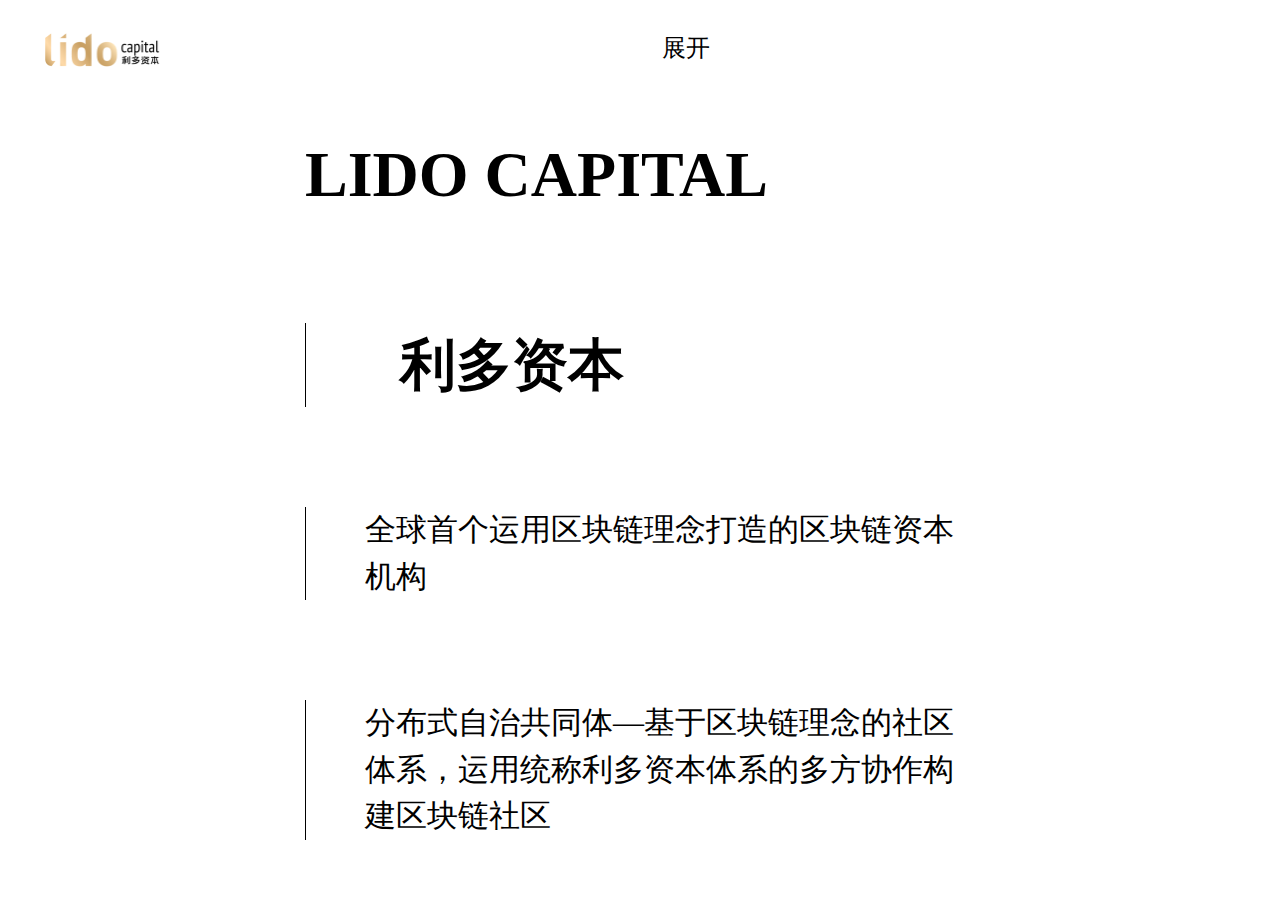
==== commit 63eb4d0b: "3" ====
--- a/index.html
+++ b/index.html
@@ -50,7 +50,7 @@
 	</head>
 
 	<body>
-		<div class="g-wrap">
+		<div class="g-wrap g-index">
 			<div class="nav">
 				<img src="ossweb-img/lido_logo.png" class="logo"/>
 				<div class="btn-wrap">
--- a/css/comm.css
+++ b/css/comm.css
@@ -15,7 +15,7 @@
 .clearfix:after{visibility:hidden;display:block;font-size:0;content:" ";clear:both;height:0}
 .clearfix{*zoom:1}
 .g-wrap,body,html{width:100%;height:100%}
-.n-scroll{height:100%;overflow:hidden}
+.g-index{height:100%;overflow:hidden}
 .g-wrap{-webkit-text-size-adjust:none;font-size:24px}
 .g-wrap a{-webkit-tap-highlight-color:transparent;display:inline-block}
 .g-wrap a:active{-webkit-filter:brightness(1.2);filter:brightness(1.2)}
@@ -60,7 +60,7 @@
 .projects-list{position:relative;overflow:hidden;white-space:nowrap;width:710px;overflow:auto;-webkit-overflow-scrolling:touch;margin-left:40px;text-align:left}
 .projects-list:after{position:absolute;right:0;top:0;content:"";width:1px;background:#000}
 .projects-list a{color:#000;font-weight:700;padding:5px 10px}
-.projects-list a.on,.projects-list a:hover{background:#000;color:#fff}
+.projects-list a.on{background:#000;color:#fff}
 .projects-list li{white-space:nowrap;margin:8px 10px;display:inline}
 .projects-list li:last-child{margin-right:40px}
 .page4{position:relative}
